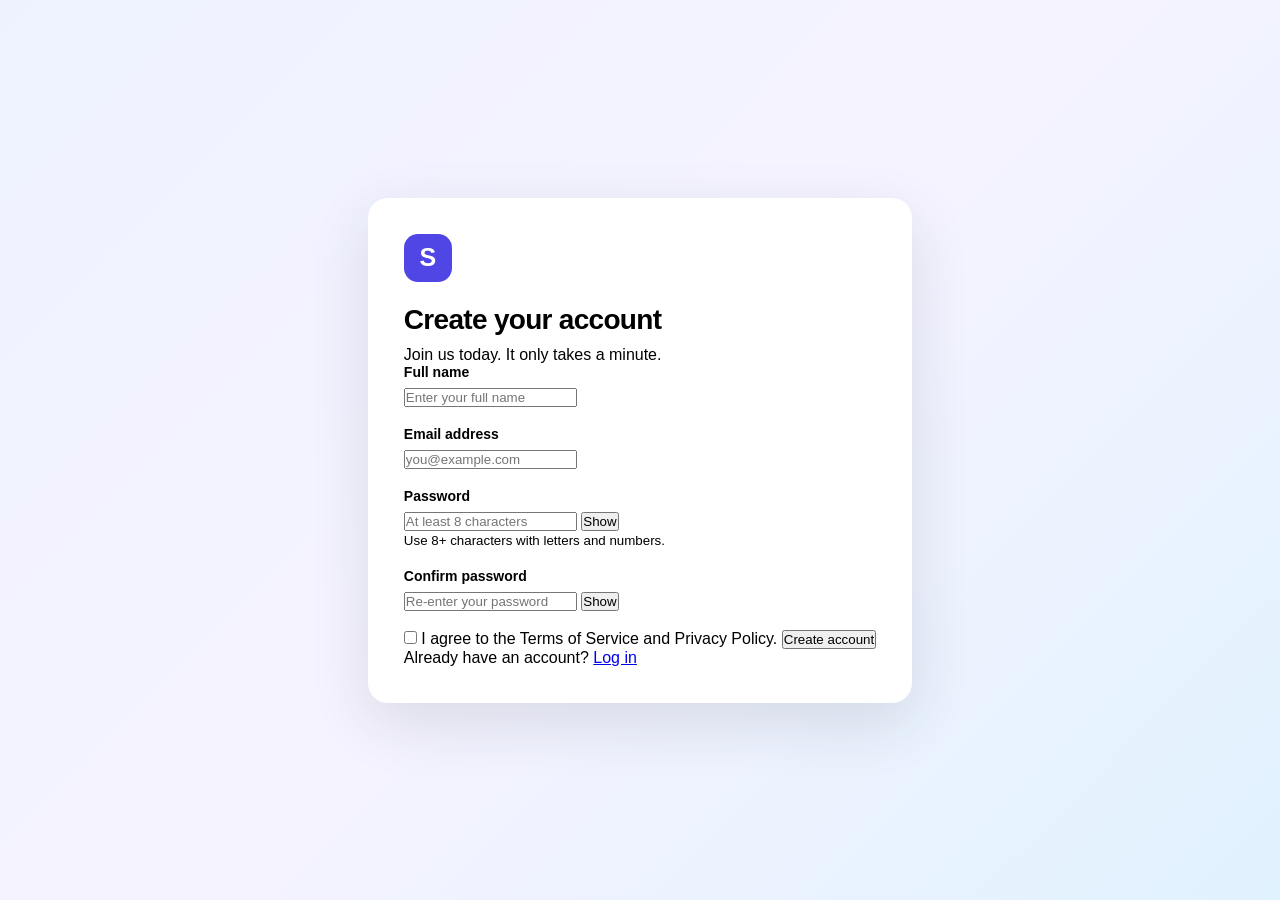
==== 10_poject/signuppage/index.html @ 8105ced3 "fix nested repository and add actual project files" ====
<!DOCTYPE html>
<html lang="en">
<head>
  <meta charset="UTF-8" />
  <meta name="viewport" content="width=device-width, initial-scale=1.0" />
  <title>Create Account | Signup</title>
  <link rel="stylesheet" href="style.css" />
  <script src="script.js" defer></script>
</head>
<body>
  <main class="signup-container">
    <div class="signup-card">
      <div class="logo">S</div>

      <h1>Create your account</h1>
      <p class="subtitle">Join us today. It only takes a minute.</p>

      <form id="signupForm" novalidate>
        <div class="form-group">
          <label for="fullName">Full name</label>
          <input
            type="text"
            id="fullName"
            placeholder="Enter your full name"
            autocomplete="name"
            required
          />
          <small class="error" id="nameError"></small>
        </div>

        <div class="form-group">
          <label for="email">Email address</label>
          <input
            type="email"
            id="email"
            placeholder="you@example.com"
            autocomplete="email"
            required
          />
          <small class="error" id="emailError"></small>
        </div>

        <div class="form-group">
          <label for="password">Password</label>
          <div class="password-wrapper">
            <input
              type="password"
              id="password"
              placeholder="At least 8 characters"
              autocomplete="new-password"
              required
            />
            <button type="button" class="toggle-password"
              data-target="password">Show</button>
          </div>
          <div class="strength-track">
            <div id="strengthBar"></div>
          </div>
          <small id="strengthText">Use 8+ characters with letters and numbers.</small>
          <small class="error" id="passwordError"></small>
        </div>

        <div class="form-group">
          <label for="confirmPassword">Confirm password</label>
          <div class="password-wrapper">
            <input
              type="password"
              id="confirmPassword"
              placeholder="Re-enter your password"
              autocomplete="new-password"
              required
            />
            <button type="button" class="toggle-password"
              data-target="confirmPassword">Show</button>
          </div>
          <small class="error" id="confirmError"></small>
        </div>

        <label class="terms">
          <input type="checkbox" id="terms" />
          <span>I agree to the Terms of Service and Privacy Policy.</span>
        </label>
        <small class="error" id="termsError"></small>

        <button type="submit" class="submit-btn">Create account</button>

        <p id="successMessage" class="success" role="status"></p>
      </form>

      <p class="login-link">
        Already have an account? <a href="#" id="loginLink">Log in</a>
      </p>
    </div>
  </main>
</body>
</html>
---- 10_poject/signuppage/style.css ----
* {
  box-sizing: border-box;
  margin: 0;
  padding: 0;
}
body{
    font-family: Arial, Helvetica, sans-serif;
    min-height: 100vh;
    background: linear-gradient(135deg,#eef2ff, #f5f3ff, #e0f2fe);
    display: flex;
    align-items: center;
    justify-content: center;
    padding: 24px;
    color:172033;

}
.signup-container{
    background: #ffffff;
    padding: 36px;
    border-radius: 20px;
    box-shadow: 0 20px 60px rgba(31, 41, 51, 0.12);

}

.logo{
    width: 48px;
    height: 48px;
    background: #4f46e5;
    color: white;
    border-radius: 14px;
    display: grid;
    place-items: center;
    font-size: 25px;
    font-weight: bold;
    margin-bottom: 22px;


}

h1{
    font-size: 28px;
    letter-spacing: -0.7px;
    margin-bottom: 10px;

}
.form-group{
    margin-bottom: 19px;

}
.form-group label{
    display: block;
    font-size: 14px;
    font-weight: 600;
    margin-bottom: 8px;
    
}
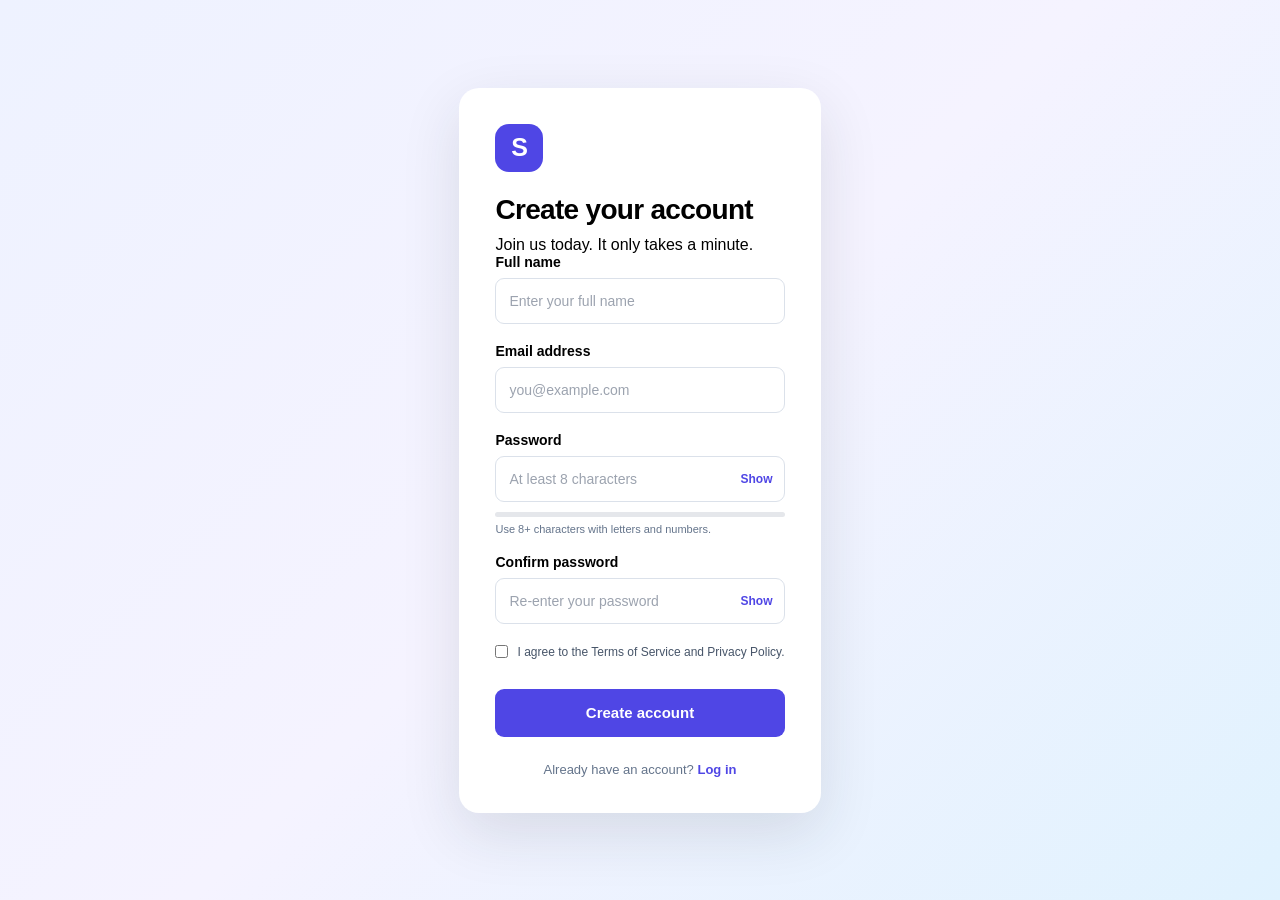
==== commit 049ac72a: "initial commit" ====
--- a/10_poject/signuppage/index.html
+++ b/10_poject/signuppage/index.html
@@ -94,4 +94,5 @@
     </div>
   </main>
 </body>
+<script src="script.js"></script>
 </html>
--- a/10_poject/signuppage/style.css
+++ b/10_poject/signuppage/style.css
@@ -54,4 +54,151 @@
     font-weight: 600;
     margin-bottom: 8px;
     
+}
+.form-group input {
+  width: 100%;
+  height: 46px;
+  padding: 0 13px;
+  border: 1px solid #dbe1ea;
+  border-radius: 9px;
+  font-size: 14px;
+  outline: none;
+  transition: border-color 0.2s, box-shadow 0.2s;
+}
+
+.form-group input:focus {
+  border-color: #6366f1;
+  box-shadow: 0 0 0 3px rgba(99, 102, 241, 0.13);
+}
+
+.form-group input::placeholder {
+  color: #9ca3af;
+}
+
+.password-wrapper {
+  position: relative;
+}
+
+.password-wrapper input {
+  padding-right: 60px;
+}
+
+.toggle-password {
+  position: absolute;
+  right: 12px;
+  top: 50%;
+  transform: translateY(-50%);
+  background: none;
+  border: none;
+  color: #4f46e5;
+  cursor: pointer;
+  font-size: 12px;
+  font-weight: 600;
+}
+
+.strength-track {
+  height: 5px;
+  background: #e5e7eb;
+  border-radius: 10px;
+  overflow: hidden;
+  margin-top: 10px;
+}
+
+#strengthBar {
+  width: 0;
+  height: 100%;
+  background: #ef4444;
+  transition: width 0.25s, background 0.25s;
+}
+
+#strengthText {
+  display: block;
+  color: #64748b;
+  font-size: 11px;
+  margin-top: 6px;
+}
+
+.error {
+  display: block;
+  color: #dc2626;
+  font-size: 12px;
+  margin-top: 6px;
+}
+
+.terms {
+  display: flex;
+  align-items: flex-start;
+  gap: 9px;
+  font-size: 12px;
+  color: #475569;
+  line-height: 1.5;
+  margin: 4px 0;
+}
+
+.terms input {
+  margin-top: 2px;
+  accent-color: #4f46e5;
+}
+
+.terms a,
+.login-link a {
+  color: #4f46e5;
+  text-decoration: none;
+}
+
+.submit-btn {
+  width: 100%;
+  height: 48px;
+  border: none;
+  border-radius: 9px;
+  background: #4f46e5;
+  color: #ffffff;
+  font-size: 15px;
+  font-weight: 600;
+  cursor: pointer;
+  margin-top: 22px;
+  transition: background 0.2s, transform 0.2s;
+}
+
+.submit-btn:hover {
+  background: #4338ca;
+  transform: translateY(-1px);
+}
+
+.submit-btn:focus-visible,
+.toggle-password:focus-visible {
+  outline: 3px solid #a5b4fc;
+  outline-offset: 3px;
+}
+
+.success {
+  color: #15803d;
+  font-size: 13px;
+  line-height: 1.5;
+  margin-top: 14px;
+}
+
+.login-link {
+  text-align: center;
+  color: #64748b;
+  font-size: 13px;
+  margin-top: 25px;
+}
+
+.login-link a {
+  font-weight: 600;
+}
+
+@media (max-width: 480px) {
+  body {
+    padding: 14px;
+  }
+
+  .signup-card {
+    padding: 25px 20px;
+  }
+
+  h1 {
+    font-size: 24px;
+  }
 }
